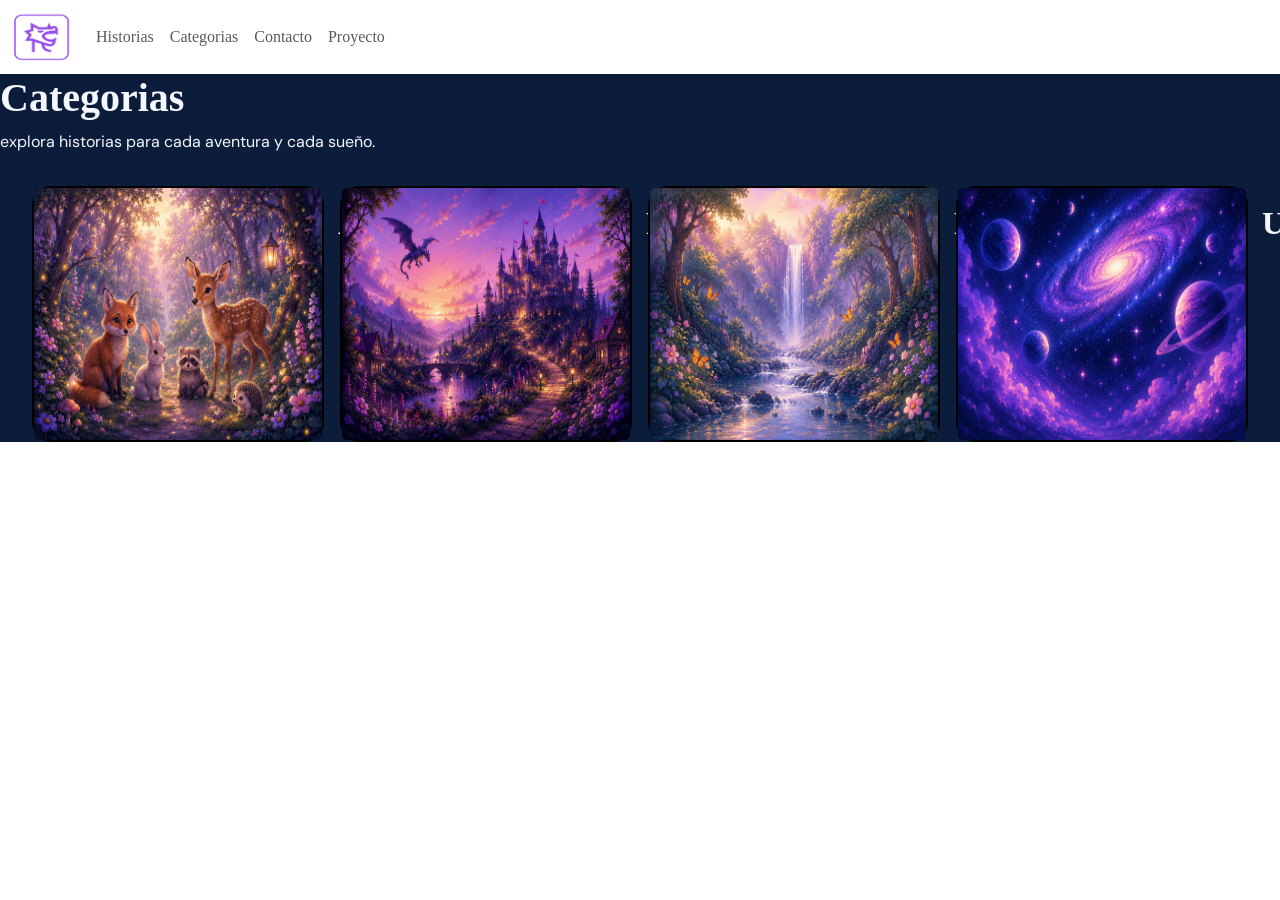
==== page/category.html @ 8d5f4c93 "modifique las img de las cards, agrege un partial extend" ====
<!DOCTYPE html>
<html lang="en">

<head>
    <meta charset="UTF-8">
    <meta name="viewport" content="width=device-width, initial-scale=1.0">
    <!-- bootstrap -->
    <link href="https://cdn.jsdelivr.net/npm/bootstrap@5.3.8/dist/css/bootstrap.min.css" rel="stylesheet"
        integrity="sha384-sRIl4kxILFvY47J16cr9ZwB07vP4J8+LH7qKQnuqkuIAvNWLzeN8tE5YBujZqJLB" crossorigin="anonymous">

    <!-- my style -->
    <link rel="stylesheet" href="../style/style.css">
    <title>Document</title>
</head>

<body class="">
    <header >
        <nav class="navbar navbar-expand-lg nav-page ">
            <div class="container-fluid">
                <a class="navbar-brand" href="../index.html"><img
                        src="../img/Lunaria-Cuentos-1779578333157/logo nab (1).png" alt="" width="60" height="48"></a>
                <button class="navbar-toggler" type="button" data-bs-toggle="collapse"
                    data-bs-target="#navbarTogglerDemo02" aria-controls="navbarTogglerDemo02" aria-expanded="false"
                    aria-label="Toggle navigation">
                    <span class="navbar-toggler-icon"></span>
                </button>
                <div class="collapse navbar-collapse " id="navbarTogglerDemo02">
                    <ul class="navbar-nav me-auto mb-2 mb-lg-0">
                        <li class="nav-item">
                            <a class="nav-link nav-enlase" href="./stories.html">Historias</a>
                        </li>
                        <li class="nav-item">
                            <a class="nav-link nav-enlase" href="./category.html">Categorias</a>
                        </li>
                        <li class="nav-item">
                            <a class="nav-link nav-enlase" href="./contac.html">Contacto</a>
                        </li>
                        <li class="nav-item">
                            <a class="nav-link nav-enlase" href="./project.html">Proyecto</a>
                        </li>
                    </ul>

                </div>
            </div>
        </nav>
    </header>
    <main>
        <section >
            <h1>Categorias</h1>
            <p> explora historias para cada aventura y cada sueño.</p>
        </section>

        <section class="card-content">
            <article class="card">
                <img src="../img/categorias/animales.png" alt="" class="card-img ">
                <div class="card-body">
                    <h2>Animales</h2>
                </div>
            </article>

            <article class="card">
                <img src="../img/categorias/fantacia.png" alt="" class="card-img " >
                
                <div class="card-body">
                    <h2>Fantacia</h2>
                </div>
            </article>

            <article class="card">
                <img src="../img/categorias/naturaleza.png" alt="" class="card-img ">
                <div class="card-body">
                    <h2>Naturaleza</h2>
                </div>
            </article>

            <article class="card">
                <img src="../img/categorias/universo.png" alt="" class="card-img ">
                <div class="card-body">
                    <h2>Universo</h2>
                </div>
            </article>

          
        </section>


    </main>

    <footer>

    </footer>


    <script src="https://cdn.jsdelivr.net/npm/bootstrap@5.3.8/dist/js/bootstrap.bundle.min.js"
        integrity="sha384-FKyoEForCGlyvwx9Hj09JcYn3nv7wiPVlz7YYwJrWVcXK/BmnVDxM+D2scQbITxI"
        crossorigin="anonymous"></script>
</body>

</html>
---- style/style.css ----
@import url("https://fonts.googleapis.com/css2?family=Playfair+Display:ital,wght@0,400..900;1,400..900&display=swap");
@import url("https://fonts.googleapis.com/css2?family=DM+Sans:ital,opsz,wght@0,9..40,100..1000;1,9..40,100..1000&display=swap");
* {
  margin: 0;
  padding: 0;
}

a {
  text-decoration: none;
  color: #F4F7FF;
}

main {
  background-color: #0B1D3A;
}

a {
  font-family: "Playfair", serif;
  color: #F4F7FF;
}

.hero h1 {
  font-family: "Playfair", serif;
  size: 64px;
  font-weight: bold;
  color: #F4F7FF;
}

h1 {
  font-family: "playfair", serif;
  size: 48px;
  font-weight: bold;
  color: #F4F7FF;
}

h2 {
  font-family: "playfair", serif;
  size: 36px;
  font-weight: 600;
  color: #F4F7FF;
}

p {
  font-family: "DM Sans", sans-serif;
  color: #F4F7FF;
}

.content-heder .navbar .nav-link {
  font-family: "Playfair", serif;
  color: #F4F7FF;
  size: 64px;
  font-weight: bold;
}
.content-heder .navbar .nav-link:hover {
  color: #FF9BD2;
  text-decoration: underline solid 3px;
  text-underline-offset: 10px;
}

.card-titulo {
  display: flex;
  flex-direction: row;
  justify-content: space-evenly;
  align-items: center;
  margin: 2rem;
  gap: 16px;
  text-align: center;
  font-family: "Playfair", serif;
  color: #F4F7FF;
}

.card-content {
  display: flex;
  flex-direction: row;
  justify-content: space-around;
  align-items: center;
  margin: 2rem;
  gap: 16px;
}
.card-content .card {
  display: flex;
  flex-direction: row;
  justify-content: space-around;
  width: 40rem;
  height: 16rem;
  border: 2px solid black;
  border-radius: 20px;
  background-color: #142B52;
}
.card-content .card .card-img {
  display: inline-block;
  gap: 8px;
}
.card-content .card .card-body {
  flex-direction: row;
}

.card-button {
  display: flex;
  padding: 9px;
  border-radius: 20px;
  background-color: #FF9BD2;
}
.card-button:hover {
  background-color: #9F93FF;
}

.hero-button {
  display: flex;
  padding: 9px;
  border-radius: 20px;
  background-color: #7B6CF6;
}
.hero-button:hover {
  background-color: #9F93FF;
}

.content-heder {
  background-image: url(../img/fondos/fondo-hero.png);
  background-size: cover;
  background-position: center;
  background-repeat: no-repeat;
  font-family: "Playfair", serif;
  align-items: center;
  width: 84rem;
  height: 32rem;
  background-position: center top;
}

.hero {
  padding: 2rem;
  text-align: initial;
  gap: 16px;
}

/*# sourceMappingURL=style.css.map */
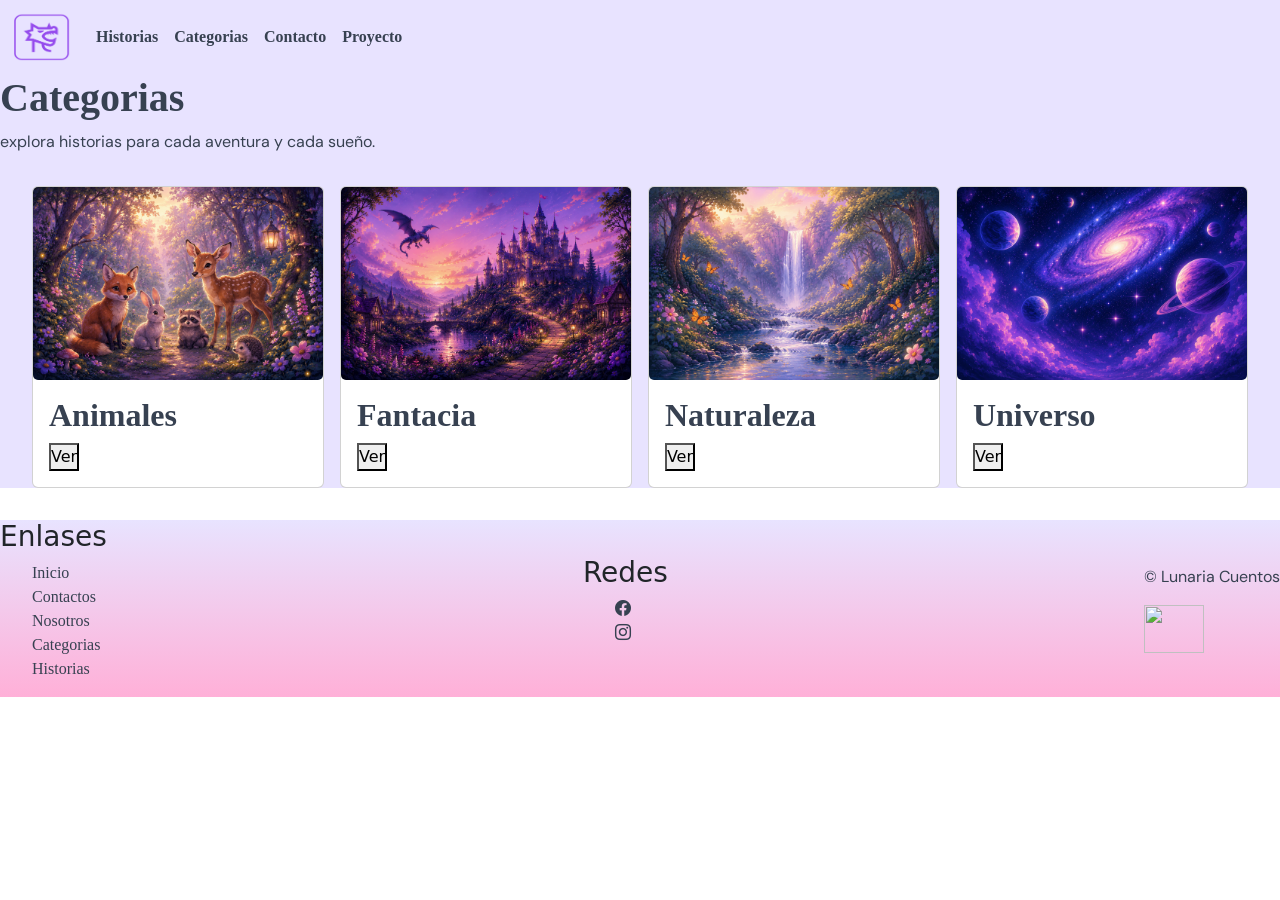
==== commit 6578d228: "correcion de footer en todas la paginas" ====
--- a/page/category.html
+++ b/page/category.html
@@ -7,14 +7,15 @@
     <!-- bootstrap -->
     <link href="https://cdn.jsdelivr.net/npm/bootstrap@5.3.8/dist/css/bootstrap.min.css" rel="stylesheet"
         integrity="sha384-sRIl4kxILFvY47J16cr9ZwB07vP4J8+LH7qKQnuqkuIAvNWLzeN8tE5YBujZqJLB" crossorigin="anonymous">
-
+    <!-- iconos -->
+    <link rel="stylesheet" href="https://cdn.jsdelivr.net/npm/bootstrap-icons@1.13.1/font/bootstrap-icons.min.css">
     <!-- my style -->
     <link rel="stylesheet" href="../style/style.css">
     <title>Document</title>
 </head>
 
 <body class="">
-    <header >
+    <header>
         <nav class="navbar navbar-expand-lg nav-page ">
             <div class="container-fluid">
                 <a class="navbar-brand" href="../index.html"><img
@@ -45,24 +46,26 @@
         </nav>
     </header>
     <main>
-        <section >
+        <section>
             <h1>Categorias</h1>
             <p> explora historias para cada aventura y cada sueño.</p>
         </section>
 
-        <section class="card-content">
+        <section class="conten-category">
             <article class="card">
                 <img src="../img/categorias/animales.png" alt="" class="card-img ">
                 <div class="card-body">
                     <h2>Animales</h2>
+                    <button>Ver</button>
                 </div>
             </article>
 
             <article class="card">
-                <img src="../img/categorias/fantacia.png" alt="" class="card-img " >
-                
+                <img src="../img/categorias/fantacia.png" alt="" class="card-img ">
+
                 <div class="card-body">
                     <h2>Fantacia</h2>
+                    <button>Ver</button>
                 </div>
             </article>
 
@@ -70,6 +73,7 @@
                 <img src="../img/categorias/naturaleza.png" alt="" class="card-img ">
                 <div class="card-body">
                     <h2>Naturaleza</h2>
+                    <button>Ver</button>
                 </div>
             </article>
 
@@ -77,18 +81,46 @@
                 <img src="../img/categorias/universo.png" alt="" class="card-img ">
                 <div class="card-body">
                     <h2>Universo</h2>
+                    <button>Ver</button>
                 </div>
             </article>
 
-          
+
         </section>
 
 
     </main>
 
-    <footer>
+    <footer class="global-footer">
+
+        <section class="enlases-footer">
+            <h3>Enlases</h3>
+            <ul>
+                <li><a href="../index.html">Inicio</a></li>
+                <li><a href="./contac.html">Contactos</a></li>
+                <li><a href="./project.html">Nosotros</a></li>
+                <li><a href="./category.html">Categorias</a></li>
+                <li><a href="./stories.html">Historias </a></li>
+            </ul>
+        </section>
+
+        <section class="redes-footer">
+            <h3>Redes</h3>
+            <ul class="iconos-footer">
+                <li><a href="https://www.facebook.com/" target="_blank"><i class="bi bi-facebook"></i></a></li>
+                <li><a href="https://www.instagram.com/" target="_blank"><i class="bi bi-instagram"></i></a></li>
+            </ul>
+        </section>
+        <section>
+            <p>© Lunaria Cuentos</p>
+            <img src="./img/Lunaria-Cuentos-1779578333157/logo nab (1).png" alt="" width="60" height="48"></a>
+        </section>
+
+
+
 
     </footer>
+
 
 
     <script src="https://cdn.jsdelivr.net/npm/bootstrap@5.3.8/dist/js/bootstrap.bundle.min.js"
--- a/style/style.css
+++ b/style/style.css
@@ -7,54 +7,72 @@
 
 a {
   text-decoration: none;
-  color: #F4F7FF;
+}
+
+li {
+  list-style: none;
 }
 
 main {
-  background-color: #0B1D3A;
+  background-color: #E8E3FF;
+}
+
+footer {
+  background-color: #E8E3FF;
 }
 
 a {
   font-family: "Playfair", serif;
-  color: #F4F7FF;
+  color: #374151;
 }
 
 .hero h1 {
   font-family: "Playfair", serif;
   size: 64px;
   font-weight: bold;
-  color: #F4F7FF;
+  color: #374151;
 }
 
 h1 {
   font-family: "playfair", serif;
   size: 48px;
   font-weight: bold;
-  color: #F4F7FF;
+  color: #374151;
 }
 
 h2 {
   font-family: "playfair", serif;
   size: 36px;
   font-weight: 600;
-  color: #F4F7FF;
+  color: #374151;
 }
 
 p {
   font-family: "DM Sans", sans-serif;
-  color: #F4F7FF;
+  color: #374151;
 }
 
-.content-heder .navbar .nav-link {
+.card-content {
+  font-family: "playfair", serif;
+}
+
+.background-home .navbar .nav-link, .nav-page .nav-enlase {
   font-family: "Playfair", serif;
-  color: #F4F7FF;
+  color: #374151;
   size: 64px;
   font-weight: bold;
 }
-.content-heder .navbar .nav-link:hover {
-  color: #FF9BD2;
+.background-home .navbar .nav-link:hover, .nav-page .nav-enlase:hover {
+  color: #FFB0D8;
   text-decoration: underline solid 3px;
   text-underline-offset: 10px;
+}
+
+.nav-page {
+  background-color: #E8E3FF;
+}
+.nav-page .nav-enlase {
+  background-color: #E8E3FF;
 }
 
 .card-titulo {
@@ -64,9 +82,11 @@
   align-items: center;
   margin: 2rem;
   gap: 16px;
+  margin: 0;
   text-align: center;
   font-family: "Playfair", serif;
-  color: #F4F7FF;
+  color: #374151;
+  background: linear-gradient(to bottom, #FFB0D8, #E8E3FF);
 }
 
 .card-content {
@@ -76,61 +96,95 @@
   align-items: center;
   margin: 2rem;
   gap: 16px;
+  margin: 0;
+  padding: 4rem 0.5rem 4rem 0.5rem;
 }
 .card-content .card {
   display: flex;
   flex-direction: row;
-  justify-content: space-around;
   width: 40rem;
-  height: 16rem;
-  border: 2px solid black;
+  height: 20rem;
+  border: 2px solid #FFB0D8;
   border-radius: 20px;
-  background-color: #142B52;
+  background-color: #E8E3FF;
 }
 .card-content .card .card-img {
-  display: inline-block;
-  gap: 8px;
+  display: flex;
+  border-radius: 20px;
+  margin: 0.5rem;
 }
 .card-content .card .card-body {
-  flex-direction: row;
+  display: flex;
+  flex-direction: column;
+}
+.card-content .card .card-body .card-button {
+  display: flex;
+  padding: 9px;
+  border: none;
+  border-radius: 20px;
+  background-color: #FFB0D8;
+  font-family: "DM Sans", sans-serif;
+  text-align: center;
+}
+.card-content .card .card-body .card-button:hover {
+  background-color: #A99DFF;
 }
 
-.card-button {
+.conten-category {
   display: flex;
-  padding: 9px;
-  border-radius: 20px;
-  background-color: #FF9BD2;
-}
-.card-button:hover {
-  background-color: #9F93FF;
+  flex-direction: row;
+  justify-content: space-around;
+  align-items: center;
+  margin: 2rem;
+  gap: 16px;
 }
 
-.hero-button {
+.global-footer {
   display: flex;
-  padding: 9px;
-  border-radius: 20px;
-  background-color: #7B6CF6;
+  flex-direction: row;
+  justify-content: space-between;
+  align-items: center;
+  margin: 2rem;
+  gap: 16px;
+  margin: 0;
+  background: linear-gradient(to top, #FFB0D8, #E8E3FF);
 }
-.hero-button:hover {
-  background-color: #9F93FF;
+.global-footer .enlases-footer {
+  align-items: center;
 }
 
-.content-heder {
-  background-image: url(../img/fondos/fondo-hero.png);
+.background-home {
+  padding-bottom: 2rem;
+  margin-bottom: 0;
+  background-image: url("../img/fondos/fondo-claro.png");
   background-size: cover;
   background-position: center;
   background-repeat: no-repeat;
-  font-family: "Playfair", serif;
+}
+.hero {
+  display: flex;
+  flex-direction: column;
+  justify-content: space-around;
   align-items: center;
-  width: 84rem;
-  height: 32rem;
-  background-position: center top;
+  margin: 2rem;
+  gap: 16px;
+  width: 40rem;
+  height: 16rem;
+  padding: 2rem;
+  text-align: center;
+  gap: 16px;
 }
-
-.hero {
-  padding: 2rem;
-  text-align: initial;
-  gap: 16px;
+.hero .hero-button {
+  display: flex;
+  padding: 9px;
+  border: none;
+  border-radius: 20px;
+  background-color: #8C7CF8;
+  font-family: "DM Sans", sans-serif;
+  text-align: center;
+}
+.hero .hero-button:hover {
+  background-color: #A99DFF;
 }
 
 /*# sourceMappingURL=style.css.map */
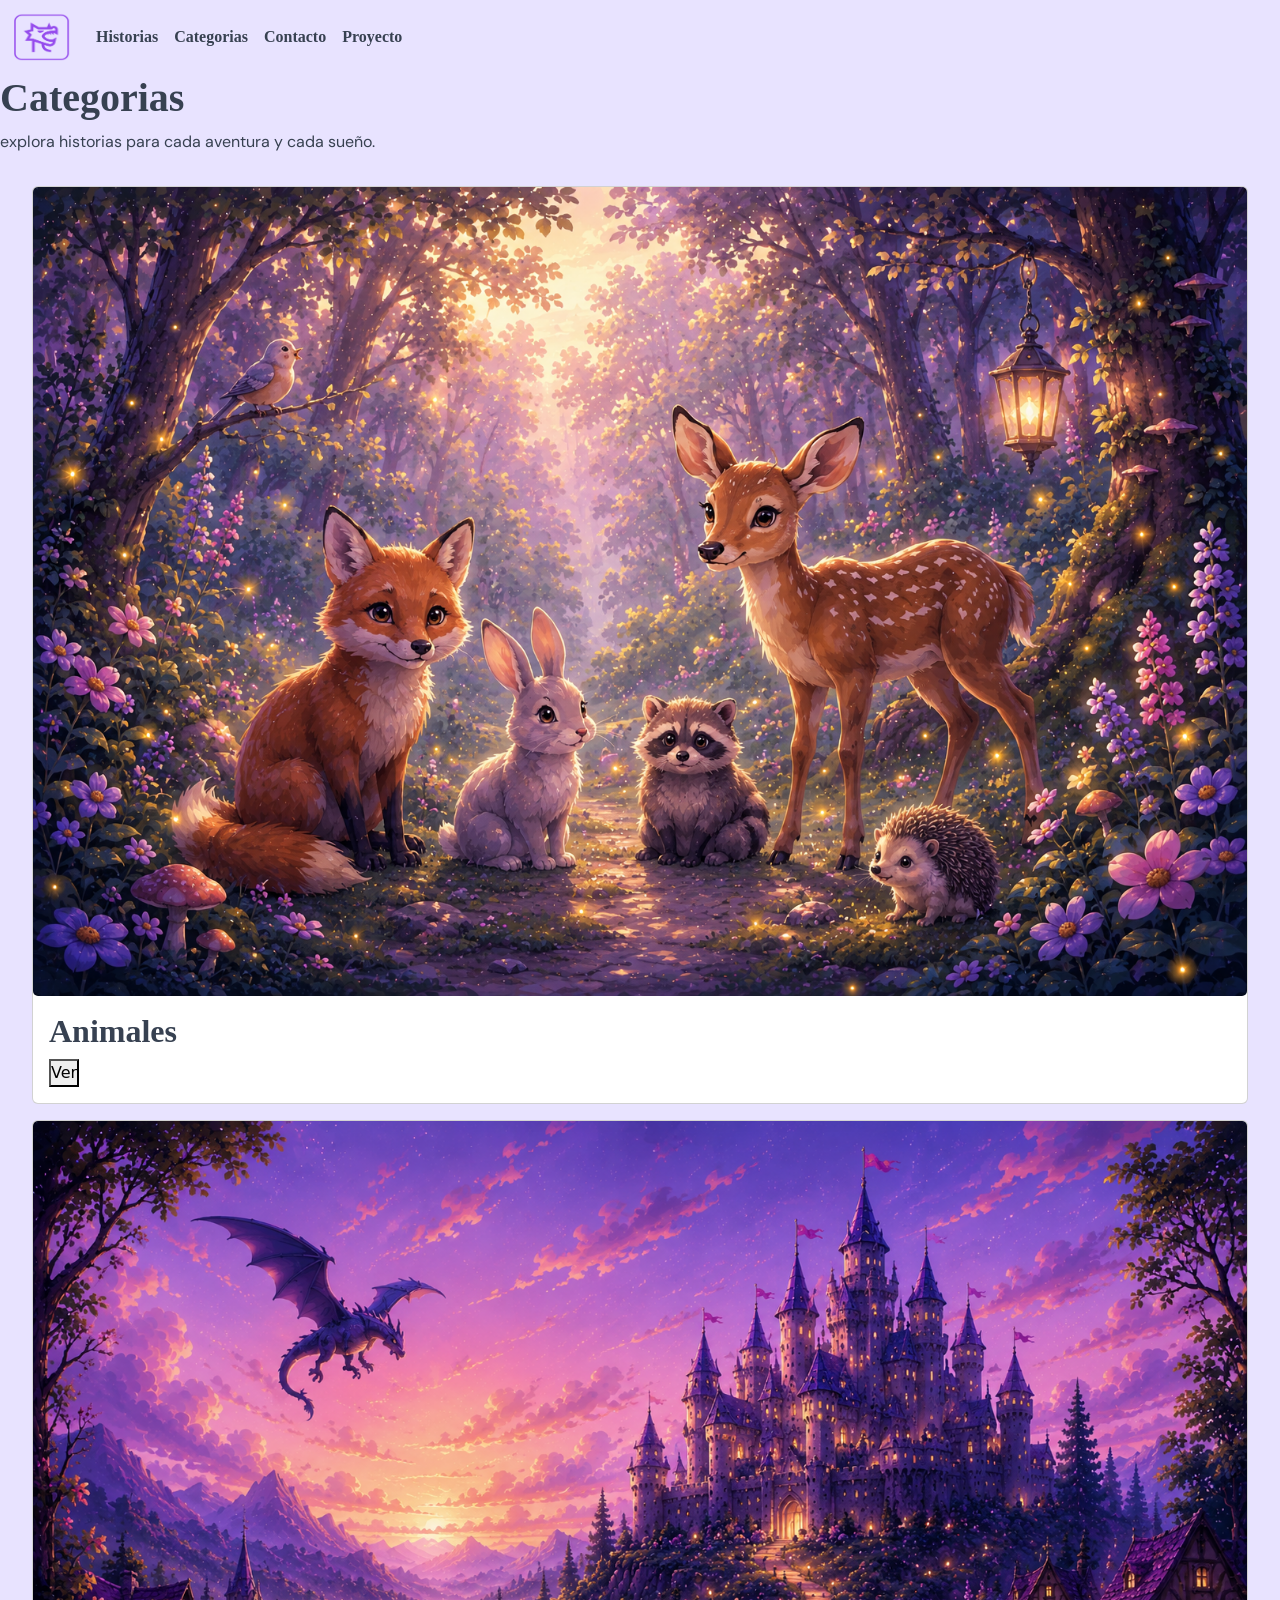
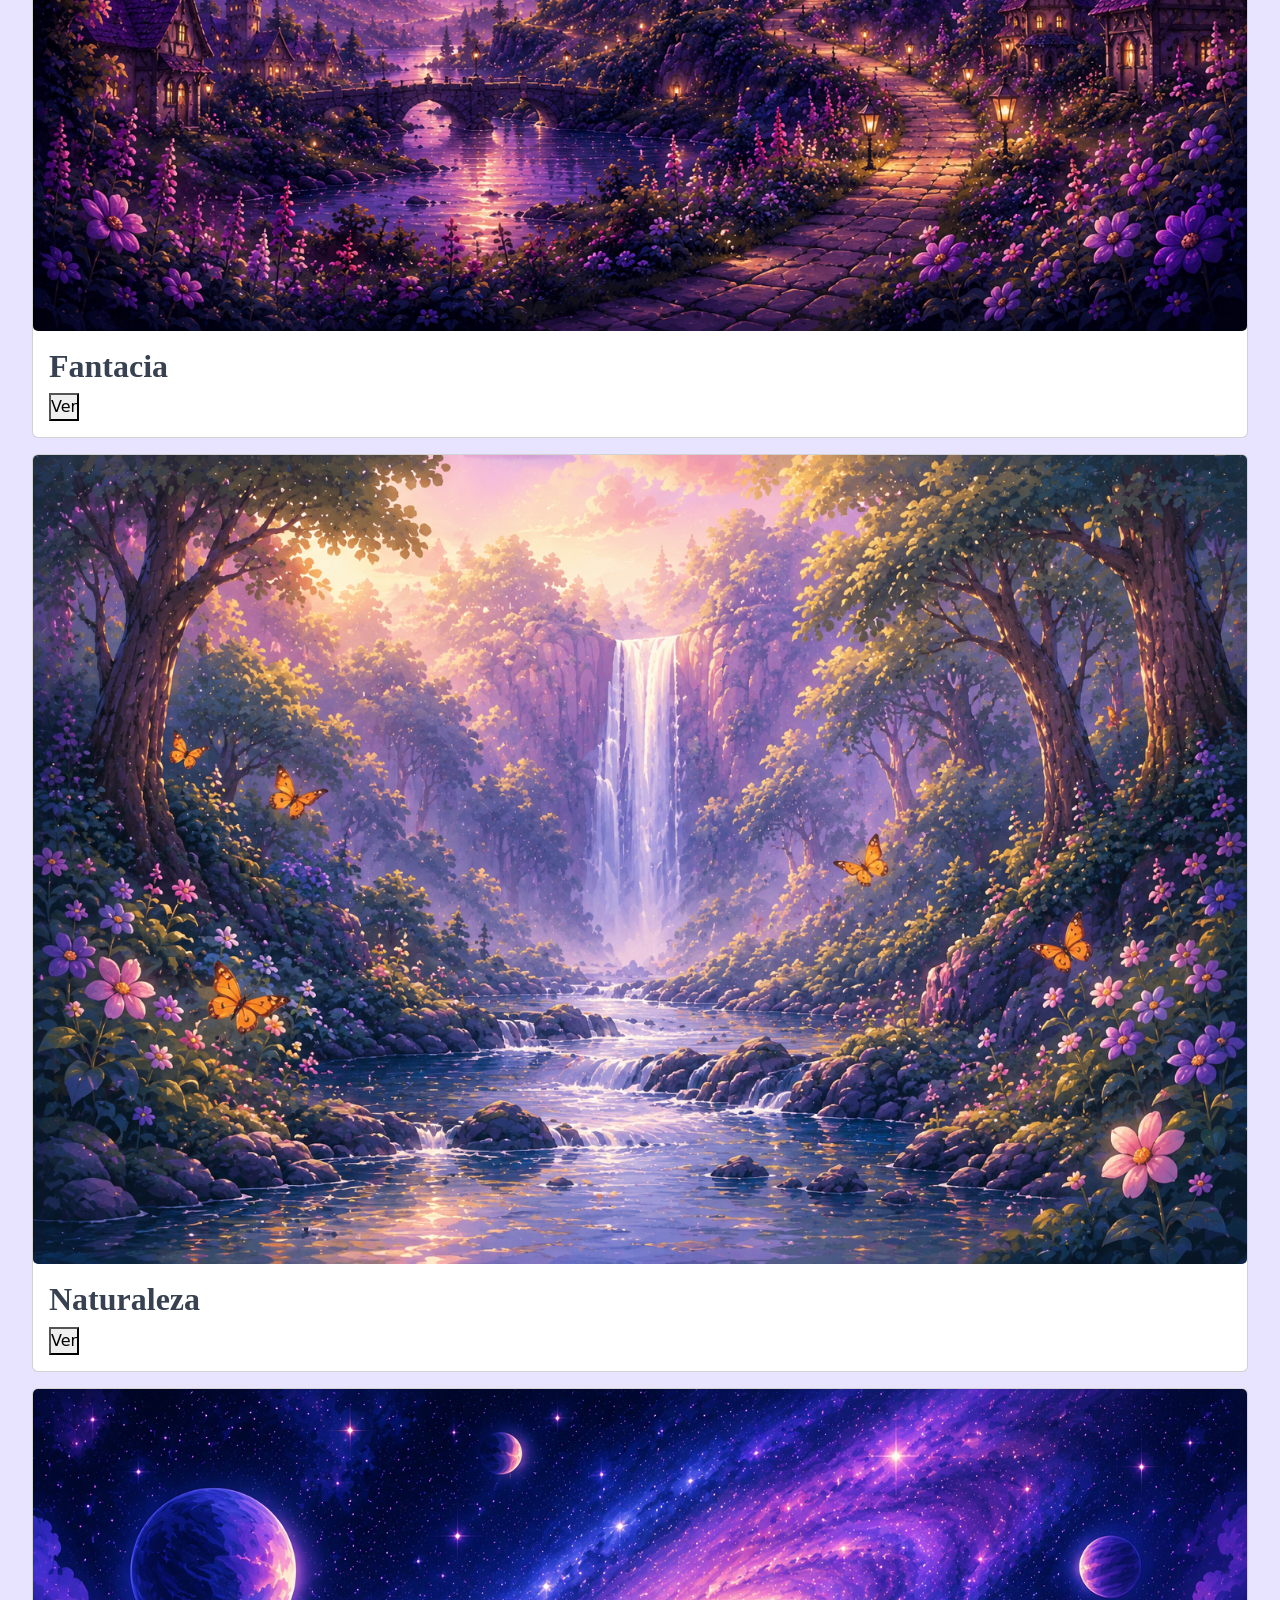
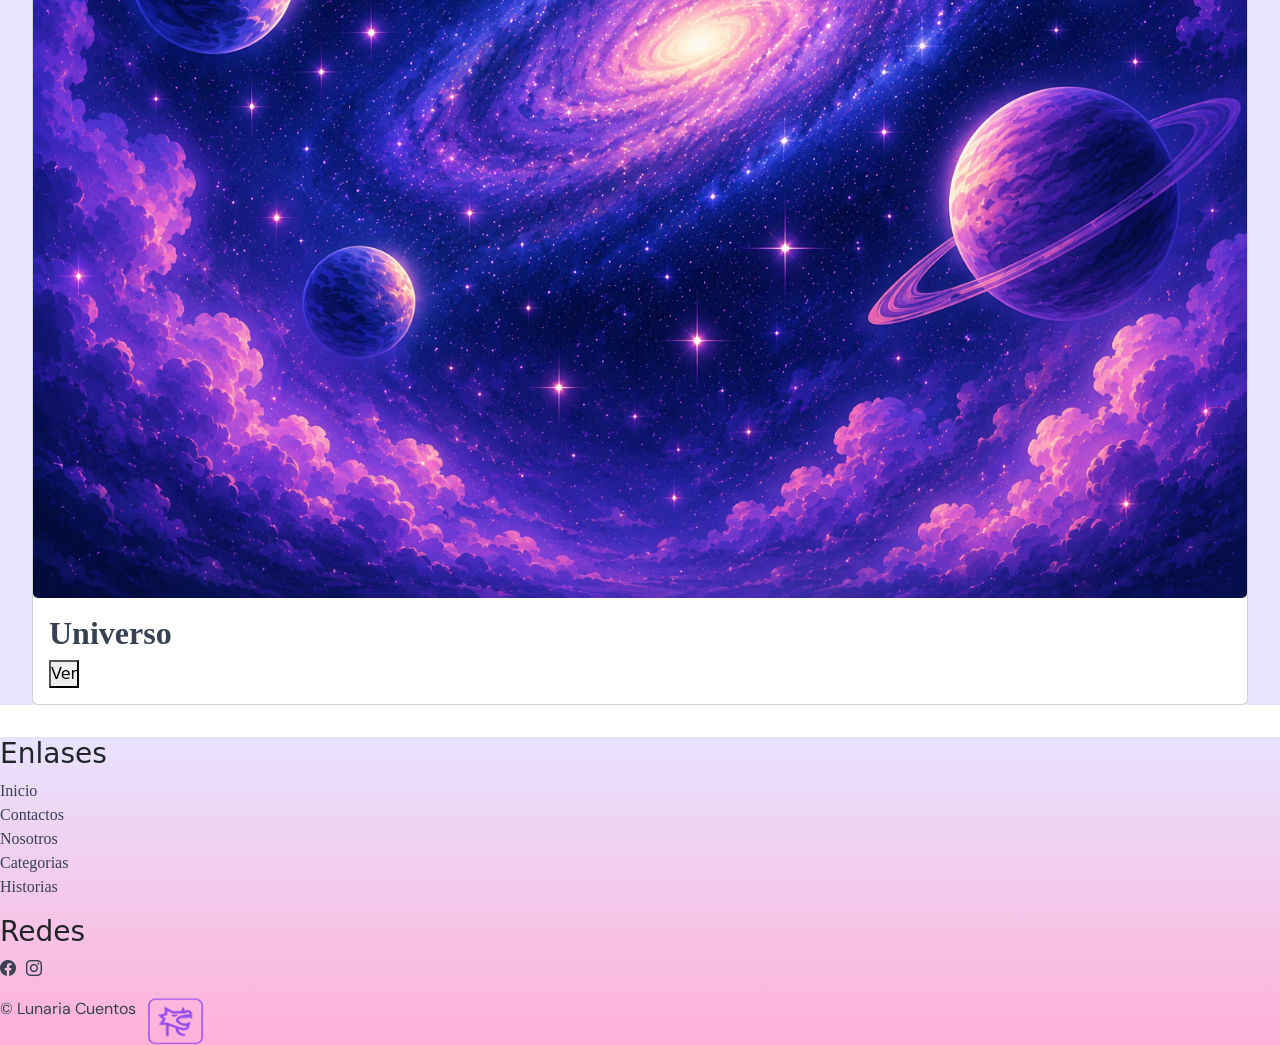
==== commit 3be39c2c: "modifique los estilos para empesar desde mobile-first" ====
--- a/page/category.html
+++ b/page/category.html
@@ -19,7 +19,8 @@
         <nav class="navbar navbar-expand-lg nav-page ">
             <div class="container-fluid">
                 <a class="navbar-brand" href="../index.html"><img
-                        src="../img/Lunaria-Cuentos-1779578333157/logo nab (1).png" alt="" width="60" height="48"></a>
+                        src="../img/Lunaria-Cuentos-1779578333157/logo nab (1).png" alt=" LOGO LUNARIA" width="60"
+                        height="48"></a>
                 <button class="navbar-toggler" type="button" data-bs-toggle="collapse"
                     data-bs-target="#navbarTogglerDemo02" aria-controls="navbarTogglerDemo02" aria-expanded="false"
                     aria-label="Toggle navigation">
@@ -53,7 +54,7 @@
 
         <section class="conten-category">
             <article class="card">
-                <img src="../img/categorias/animales.png" alt="" class="card-img ">
+                <img src="../img/categorias/animales.png" alt="CATEGORIA CUENTOS DE ANIMALES" class="card-img ">
                 <div class="card-body">
                     <h2>Animales</h2>
                     <button>Ver</button>
@@ -61,7 +62,7 @@
             </article>
 
             <article class="card">
-                <img src="../img/categorias/fantacia.png" alt="" class="card-img ">
+                <img src="../img/categorias/fantacia.png" alt="CATEGORIA CUENTOS DE FANTACIA" class="card-img ">
 
                 <div class="card-body">
                     <h2>Fantacia</h2>
@@ -70,7 +71,8 @@
             </article>
 
             <article class="card">
-                <img src="../img/categorias/naturaleza.png" alt="" class="card-img ">
+                <img src="../img/categorias/naturaleza.png" alt="CATEGORIA CUENTOS SOBRE LA NATURALEZA"
+                    class="card-img ">
                 <div class="card-body">
                     <h2>Naturaleza</h2>
                     <button>Ver</button>
@@ -78,7 +80,7 @@
             </article>
 
             <article class="card">
-                <img src="../img/categorias/universo.png" alt="" class="card-img ">
+                <img src="../img/categorias/universo.png" alt="CATEGORIA CUENTOS SOBRE EL UNIVERSO" class="card-img ">
                 <div class="card-body">
                     <h2>Universo</h2>
                     <button>Ver</button>
@@ -95,7 +97,7 @@
 
         <section class="enlases-footer">
             <h3>Enlases</h3>
-            <ul>
+            <ul class="link-footer">
                 <li><a href="../index.html">Inicio</a></li>
                 <li><a href="./contac.html">Contactos</a></li>
                 <li><a href="./project.html">Nosotros</a></li>
@@ -111,9 +113,10 @@
                 <li><a href="https://www.instagram.com/" target="_blank"><i class="bi bi-instagram"></i></a></li>
             </ul>
         </section>
-        <section>
+        <section class="logo-footer">
             <p>© Lunaria Cuentos</p>
-            <img src="./img/Lunaria-Cuentos-1779578333157/logo nab (1).png" alt="" width="60" height="48"></a>
+            <img src="../img/Lunaria-Cuentos-1779578333157/logo nab (1).png" alt="LOGO DE LUNARIA" width="60"
+                height="48"></a>
         </section>
 
 
--- a/style/style.css
+++ b/style/style.css
@@ -91,7 +91,7 @@
 
 .card-content {
   display: flex;
-  flex-direction: row;
+  flex-direction: column;
   justify-content: space-around;
   align-items: center;
   margin: 2rem;
@@ -102,20 +102,30 @@
 .card-content .card {
   display: flex;
   flex-direction: row;
-  width: 40rem;
-  height: 20rem;
+  width: 100%;
+  max-width: 90%;
+  height: auto;
+  padding: 1.5rem;
+  text-align: center;
+  gap: 16px;
+  margin: 0 auto;
+  overflow: hidden;
   border: 2px solid #FFB0D8;
   border-radius: 20px;
   background-color: #E8E3FF;
 }
 .card-content .card .card-img {
-  display: flex;
+  display: block;
+  width: 120px;
+  height: auto;
   border-radius: 20px;
   margin: 0.5rem;
 }
 .card-content .card .card-body {
   display: flex;
   flex-direction: column;
+  justify-content: center;
+  align-items: center;
 }
 .card-content .card .card-body .card-button {
   display: flex;
@@ -124,33 +134,38 @@
   border-radius: 20px;
   background-color: #FFB0D8;
   font-family: "DM Sans", sans-serif;
+  justify-content: center;
   text-align: center;
 }
 .card-content .card .card-body .card-button:hover {
   background-color: #A99DFF;
 }
-
-.conten-category {
-  display: flex;
-  flex-direction: row;
-  justify-content: space-around;
-  align-items: center;
-  margin: 2rem;
-  gap: 16px;
+.card-content .card .card-body .card-button {
+  width: 100%;
 }
 
 .global-footer {
   display: flex;
-  flex-direction: row;
-  justify-content: space-between;
-  align-items: center;
-  margin: 2rem;
-  gap: 16px;
-  margin: 0;
+  width: auto;
+  flex-direction: column;
+  justify-content: space-around;
   background: linear-gradient(to top, #FFB0D8, #E8E3FF);
 }
-.global-footer .enlases-footer {
-  align-items: center;
+.global-footer .enlases-footer .link-footer {
+  display: flex;
+  flex-direction: column;
+  padding-left: 0px;
+}
+.global-footer .redes-footer .iconos-footer {
+  display: flex;
+  flex-direction: row;
+  gap: 10px;
+  padding-left: 0px;
+}
+.global-footer .logo-footer {
+  display: flex;
+  flex-direction: row;
+  gap: 10px;
 }
 
 .background-home {
@@ -168,11 +183,14 @@
   align-items: center;
   margin: 2rem;
   gap: 16px;
-  width: 40rem;
-  height: 16rem;
-  padding: 2rem;
-  text-align: center;
-  gap: 16px;
+  width: 100%;
+  max-width: 90%;
+  height: auto;
+  padding: 1.5rem;
+  text-align: center;
+  text-shadow: 2px 2px 4px white;
+  gap: 16px;
+  margin: 0 auto;
 }
 .hero .hero-button {
   display: flex;
@@ -181,10 +199,23 @@
   border-radius: 20px;
   background-color: #8C7CF8;
   font-family: "DM Sans", sans-serif;
+  justify-content: center;
   text-align: center;
 }
 .hero .hero-button:hover {
   background-color: #A99DFF;
 }
+.hero .hero-button {
+  width: 100%;
+}
+
+.conten-category {
+  display: flex;
+  flex-direction: column;
+  justify-content: space-around;
+  align-items: center;
+  margin: 2rem;
+  gap: 16px;
+}
 
 /*# sourceMappingURL=style.css.map */
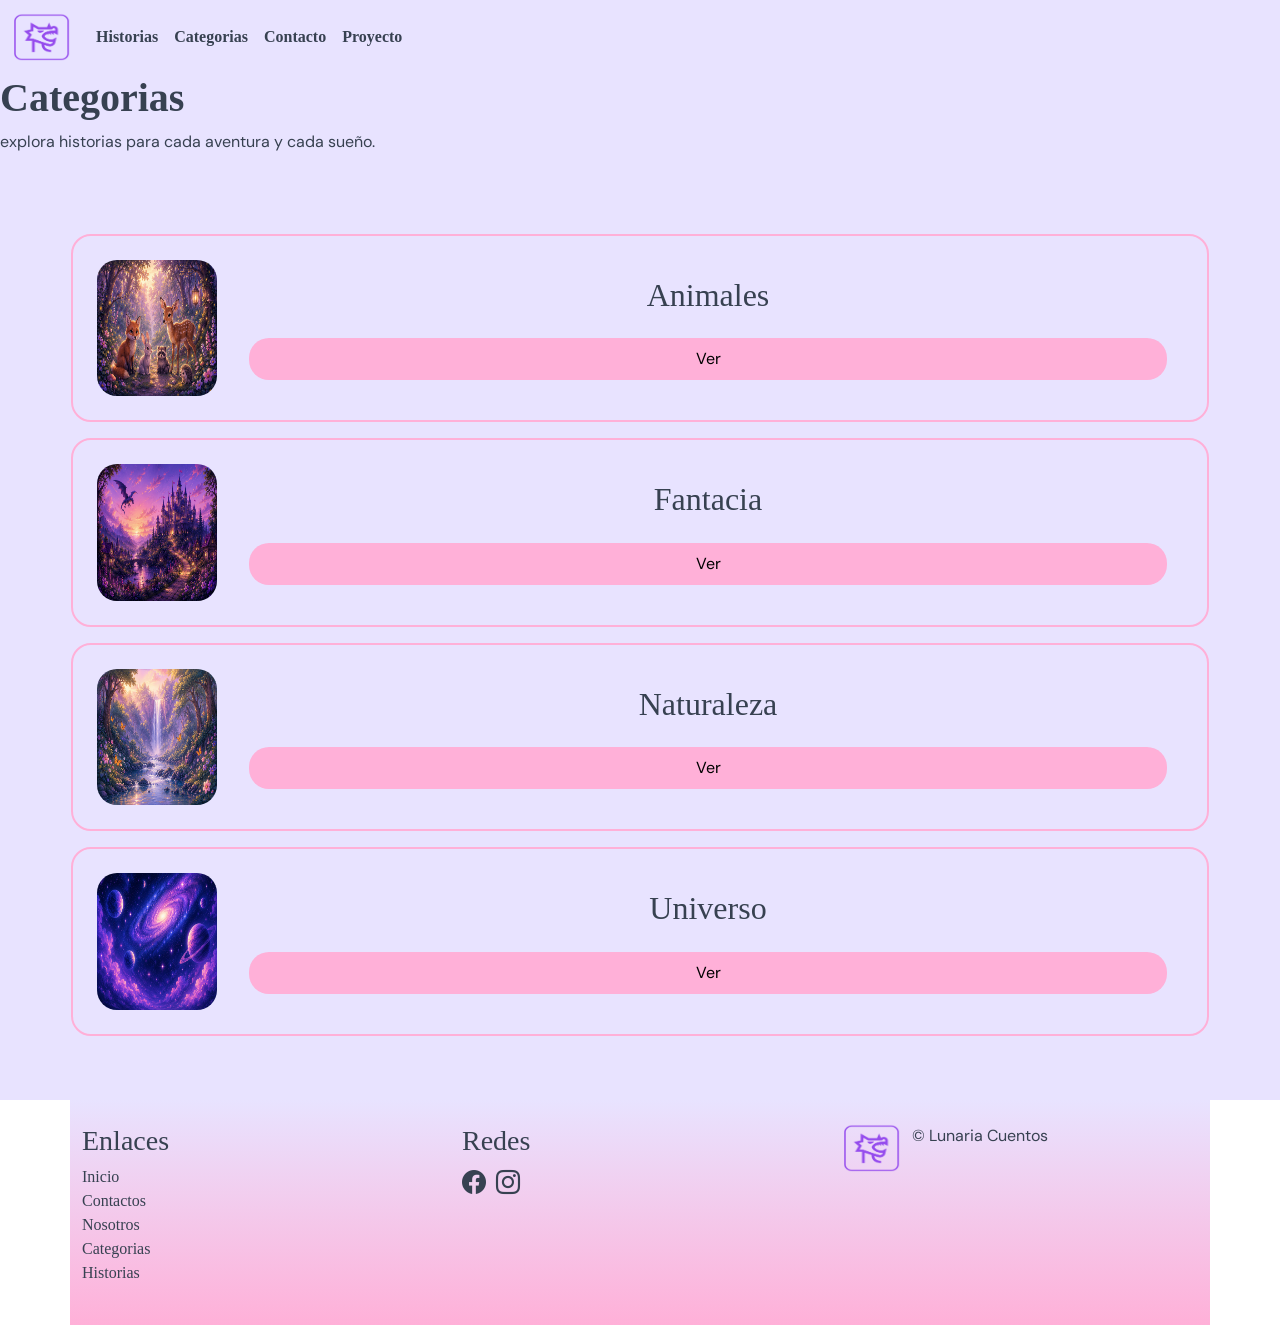
==== commit 22c4a5c9: "arreiglos de los formularios de proyecto y de contacto" ====
--- a/page/category.html
+++ b/page/category.html
@@ -52,12 +52,12 @@
             <p> explora historias para cada aventura y cada sueño.</p>
         </section>
 
-        <section class="conten-category">
+        <section class="card-content">
             <article class="card">
                 <img src="../img/categorias/animales.png" alt="CATEGORIA CUENTOS DE ANIMALES" class="card-img ">
                 <div class="card-body">
                     <h2>Animales</h2>
-                    <button>Ver</button>
+                    <button class="card-button">Ver</button>
                 </div>
             </article>
 
@@ -66,7 +66,7 @@
 
                 <div class="card-body">
                     <h2>Fantacia</h2>
-                    <button>Ver</button>
+                    <button class="card-button">Ver</button>
                 </div>
             </article>
 
@@ -75,7 +75,7 @@
                     class="card-img ">
                 <div class="card-body">
                     <h2>Naturaleza</h2>
-                    <button>Ver</button>
+                    <button class="card-button">Ver</button>
                 </div>
             </article>
 
@@ -83,7 +83,7 @@
                 <img src="../img/categorias/universo.png" alt="CATEGORIA CUENTOS SOBRE EL UNIVERSO" class="card-img ">
                 <div class="card-body">
                     <h2>Universo</h2>
-                    <button>Ver</button>
+                    <button class="card-button">Ver</button>
                 </div>
             </article>
 
@@ -93,38 +93,55 @@
 
     </main>
 
-    <footer class="global-footer">
+        <footer class="global-footer container py-4">
+        <div class="row">
 
-        <section class="enlases-footer">
-            <h3>Enlases</h3>
-            <ul class="link-footer">
-                <li><a href="../index.html">Inicio</a></li>
-                <li><a href="./contac.html">Contactos</a></li>
-                <li><a href="./project.html">Nosotros</a></li>
-                <li><a href="./category.html">Categorias</a></li>
-                <li><a href="./stories.html">Historias </a></li>
-            </ul>
-        </section>
+            <!-- SECCIÓN ENLACES -->
+            <section class="enlases-footer col-12 col-md-4 mb-3 mb-md-0">
 
-        <section class="redes-footer">
-            <h3>Redes</h3>
-            <ul class="iconos-footer">
-                <li><a href="https://www.facebook.com/" target="_blank"><i class="bi bi-facebook"></i></a></li>
-                <li><a href="https://www.instagram.com/" target="_blank"><i class="bi bi-instagram"></i></a></li>
-            </ul>
-        </section>
-        <section class="logo-footer">
-            <p>© Lunaria Cuentos</p>
-            <img src="../img/Lunaria-Cuentos-1779578333157/logo nab (1).png" alt="LOGO DE LUNARIA" width="60"
-                height="48"></a>
-        </section>
+                <h3 class="d-flex justify-content-start align-items-center" data-bs-toggle="collapse"
+                    data-bs-target="#collapseEnlaces" role="button" aria-expanded="false">
+                    Enlaces
+                    <span class="d-md-none">▾</span>
+                </h3>
+
+                
+                <div class="collapse d-md-block" id="collapseEnlaces">
+                    <ul class="link-footer list-unstyled mt-2">
+                        <li><a href="../index.html" class="text-decoration-none">Inicio</a></li>
+                        <li><a href="./contac.html" class="text-decoration-none">Contactos</a></li>
+                        <li><a href="./project.html" class="text-decoration-none">Nosotros</a></li>
+                        <li><a href="./category.html" class="text-decoration-none">Categorias</a></li>
+                        <li><a href="./stories.html" class="text-decoration-none">Historias</a></li>
+                    </ul>
+                </div>
+            </section>
+
+         <!-- SECCION REDES -->
+            <section class="redes-footer col-12 col-md-4 mb-3 mb-md-0">
+
+                <h3>Redes</h3>
+
+                <ul class="iconos-footer ">
+                    <li><a href="https://www.facebook.com/" target="_blank"><i class="bi bi-facebook fs-4"></i></a></li>
+                    <li><a href="https://www.instagram.com/" target="_blank"><i class="bi bi-instagram fs-4"></i></a>
+                    </li>
+                </ul>
+
+            </section>
 
 
+            <section class="logo-footer col-12 col-md-4 text-md-end text-center mt-3 mt-md-0">
 
+                <img src="../img/Lunaria-Cuentos-1779578333157/logo nab (1).png" alt="LOGO DE LUNARIA" width="60"
+                    height="48">
+                <p class="mb-1">© Lunaria Cuentos</p>
 
+            </section>
+
+        </div>
     </footer>
-
-
+    
 
     <script src="https://cdn.jsdelivr.net/npm/bootstrap@5.3.8/dist/js/bootstrap.bundle.min.js"
         integrity="sha384-FKyoEForCGlyvwx9Hj09JcYn3nv7wiPVlz7YYwJrWVcXK/BmnVDxM+D2scQbITxI"
--- a/style/style.css
+++ b/style/style.css
@@ -43,7 +43,14 @@
 h2 {
   font-family: "playfair", serif;
   size: 36px;
-  font-weight: 600;
+  font-weight: semibold;
+  color: #374151;
+}
+
+h3 {
+  font-family: "playfair", serif;
+  size: 36px;
+  font-weight: semibold;
   color: #374151;
 }
 
@@ -56,6 +63,153 @@
   font-family: "playfair", serif;
 }
 
+label {
+  font-family: "DM Sans", sans-serif;
+  color: #374151;
+}
+
+.form-select {
+  font-family: "DM Sans", sans-serif;
+  color: #374151;
+}
+
+.card-titulo {
+  display: flex;
+  flex-direction: row;
+  justify-content: space-evenly;
+  align-items: center;
+  gap: 16px;
+  margin: 0;
+  text-align: center;
+  font-family: "Playfair", serif;
+  color: #374151;
+  background: linear-gradient(to bottom, #FFB0D8, #E8E3FF);
+}
+
+.card-content {
+  display: flex;
+  flex-direction: column;
+  justify-content: space-around;
+  align-items: center;
+  gap: 16px;
+  margin: 0;
+  padding: 4rem 0.5rem 4rem 0.5rem;
+}
+.card-content .card {
+  display: flex;
+  flex-direction: row;
+  width: 100%;
+  max-width: 90%;
+  height: auto;
+  padding: 1.5rem;
+  text-align: center;
+  gap: 16px;
+  margin: 0 auto;
+  overflow: hidden;
+  border: 2px solid #FFB0D8;
+  border-radius: 20px;
+  background-color: #E8E3FF;
+}
+.card-content .card .card-img {
+  display: block;
+  width: 120px;
+  height: auto;
+  border-radius: 20px;
+}
+.card-content .card .card-body {
+  display: flex;
+  flex-direction: column;
+  justify-content: center;
+  align-items: center;
+  gap: 16px;
+}
+.card-content .card .card-body .card-button {
+  display: flex;
+  padding: 9px;
+  border: none;
+  border-radius: 20px;
+  background-color: #FFB0D8;
+  font-family: "DM Sans", sans-serif;
+  justify-content: center;
+  text-align: center;
+}
+.card-content .card .card-body .card-button:hover {
+  background-color: #A99DFF;
+}
+.card-content .card .card-body .card-button {
+  width: 100%;
+}
+
+.global-footer {
+  display: flex;
+  width: auto;
+  flex-direction: column;
+  justify-content: space-around;
+  background: linear-gradient(to top, #FFB0D8, #E8E3FF);
+}
+.global-footer .enlases-footer .link-footer {
+  display: flex;
+  flex-direction: column;
+  padding-left: 0px;
+}
+.global-footer .redes-footer .iconos-footer {
+  display: flex;
+  flex-direction: row;
+  gap: 10px;
+  padding-left: 0px;
+}
+.global-footer .logo-footer {
+  display: flex;
+  flex-direction: row;
+  gap: 10px;
+}
+
+.formulario {
+  display: flex;
+  flex-direction: column;
+  justify-content: start;
+  align-items: center;
+  gap: 16px;
+  width: 100%;
+  padding: 1rem;
+}
+.formulario .form-input {
+  display: flex;
+  flex-direction: column;
+  justify-content: start;
+  align-items: center;
+  gap: 16px;
+}
+.formulario .form-input input {
+  border: 1px solid #8C7CF8;
+  border-radius: 5px;
+  outline: none;
+}
+.formulario .boton-form {
+  display: flex;
+  padding: 9px;
+  border: none;
+  border-radius: 20px;
+  background-color: #FFB0D8;
+  font-family: "DM Sans", sans-serif;
+  justify-content: center;
+  text-align: center;
+}
+.formulario .boton-form:hover {
+  background-color: #A99DFF;
+}
+.formulario .boton-form {
+  width: 100%;
+}
+
+@media (min-width: 768px) {
+  .form-input {
+    width: 70%;
+  }
+  .boton-form {
+    width: 25%;
+  }
+}
 .background-home .navbar .nav-link, .nav-page .nav-enlase {
   font-family: "Playfair", serif;
   color: #374151;
@@ -73,99 +227,6 @@
 }
 .nav-page .nav-enlase {
   background-color: #E8E3FF;
-}
-
-.card-titulo {
-  display: flex;
-  flex-direction: row;
-  justify-content: space-evenly;
-  align-items: center;
-  margin: 2rem;
-  gap: 16px;
-  margin: 0;
-  text-align: center;
-  font-family: "Playfair", serif;
-  color: #374151;
-  background: linear-gradient(to bottom, #FFB0D8, #E8E3FF);
-}
-
-.card-content {
-  display: flex;
-  flex-direction: column;
-  justify-content: space-around;
-  align-items: center;
-  margin: 2rem;
-  gap: 16px;
-  margin: 0;
-  padding: 4rem 0.5rem 4rem 0.5rem;
-}
-.card-content .card {
-  display: flex;
-  flex-direction: row;
-  width: 100%;
-  max-width: 90%;
-  height: auto;
-  padding: 1.5rem;
-  text-align: center;
-  gap: 16px;
-  margin: 0 auto;
-  overflow: hidden;
-  border: 2px solid #FFB0D8;
-  border-radius: 20px;
-  background-color: #E8E3FF;
-}
-.card-content .card .card-img {
-  display: block;
-  width: 120px;
-  height: auto;
-  border-radius: 20px;
-  margin: 0.5rem;
-}
-.card-content .card .card-body {
-  display: flex;
-  flex-direction: column;
-  justify-content: center;
-  align-items: center;
-}
-.card-content .card .card-body .card-button {
-  display: flex;
-  padding: 9px;
-  border: none;
-  border-radius: 20px;
-  background-color: #FFB0D8;
-  font-family: "DM Sans", sans-serif;
-  justify-content: center;
-  text-align: center;
-}
-.card-content .card .card-body .card-button:hover {
-  background-color: #A99DFF;
-}
-.card-content .card .card-body .card-button {
-  width: 100%;
-}
-
-.global-footer {
-  display: flex;
-  width: auto;
-  flex-direction: column;
-  justify-content: space-around;
-  background: linear-gradient(to top, #FFB0D8, #E8E3FF);
-}
-.global-footer .enlases-footer .link-footer {
-  display: flex;
-  flex-direction: column;
-  padding-left: 0px;
-}
-.global-footer .redes-footer .iconos-footer {
-  display: flex;
-  flex-direction: row;
-  gap: 10px;
-  padding-left: 0px;
-}
-.global-footer .logo-footer {
-  display: flex;
-  flex-direction: row;
-  gap: 10px;
 }
 
 .background-home {
@@ -181,7 +242,6 @@
   flex-direction: column;
   justify-content: space-around;
   align-items: center;
-  margin: 2rem;
   gap: 16px;
   width: 100%;
   max-width: 90%;
@@ -209,13 +269,24 @@
   width: 100%;
 }
 
-.conten-category {
-  display: flex;
-  flex-direction: column;
-  justify-content: space-around;
-  align-items: center;
-  margin: 2rem;
-  gap: 16px;
+.contato-encabezado {
+  display: flex;
+  flex-direction: column;
+  justify-content: start;
+  align-items: start;
+  gap: 16px;
+  padding: 1rem;
+  width: 100%;
+}
+
+.contacto-info {
+  display: flex;
+  flex-direction: column;
+  justify-content: start;
+  align-items: start;
+  gap: 16px;
+  padding: 1rem;
+  width: 100%;
 }
 
 /*# sourceMappingURL=style.css.map */
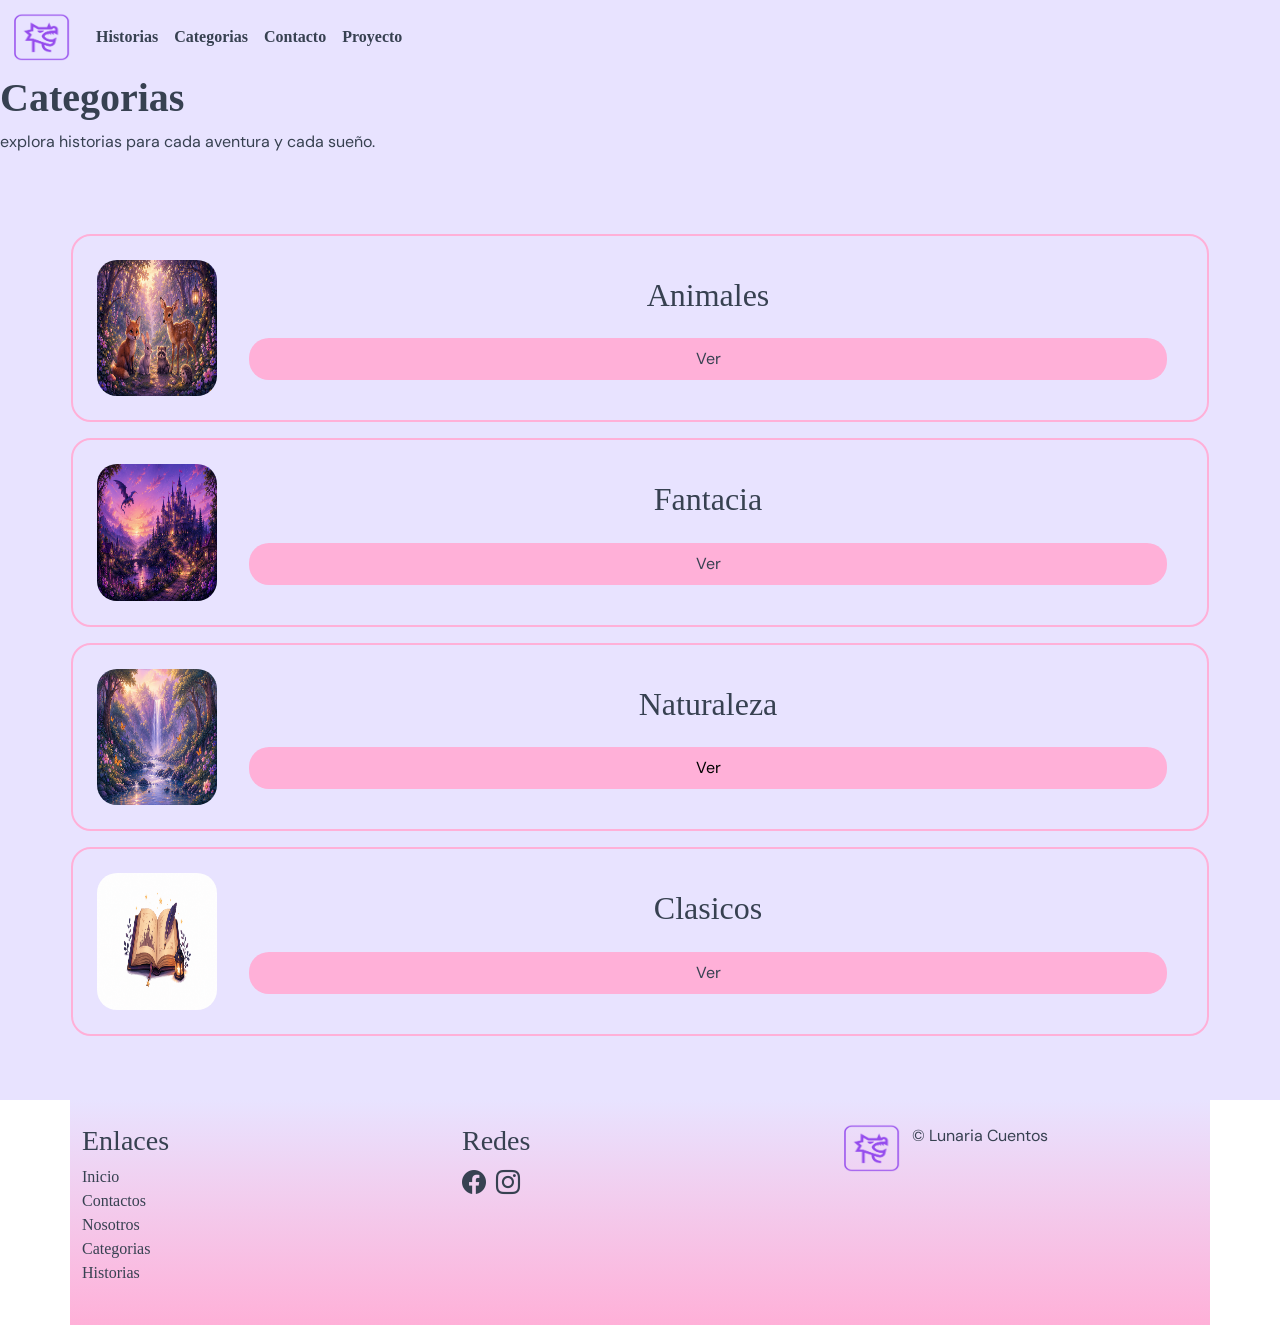
==== commit 5f802af5: "cambie una categoria , chekie que todos los links funcionen , cargue los cuentos" ====
--- a/page/category.html
+++ b/page/category.html
@@ -57,7 +57,7 @@
                 <img src="../img/categorias/animales.png" alt="CATEGORIA CUENTOS DE ANIMALES" class="card-img ">
                 <div class="card-body">
                     <h2>Animales</h2>
-                    <button class="card-button">Ver</button>
+                    <a class="card-button" href="stories.html#cuento-ruido">Ver</a>
                 </div>
             </article>
 
@@ -66,7 +66,7 @@
 
                 <div class="card-body">
                     <h2>Fantacia</h2>
-                    <button class="card-button">Ver</button>
+                    <a class="card-button" href="stories.html#cuento-elmer">Ver</a>
                 </div>
             </article>
 
@@ -80,10 +80,10 @@
             </article>
 
             <article class="card">
-                <img src="../img/categorias/universo.png" alt="CATEGORIA CUENTOS SOBRE EL UNIVERSO" class="card-img ">
+                <img src="../img/categorias/clasicos.png" alt="CATEGORIA CUENTOS CLASICOS" class="card-img ">
                 <div class="card-body">
-                    <h2>Universo</h2>
-                    <button class="card-button">Ver</button>
+                    <h2>Clasicos</h2>
+                    <a class="card-button" href="stories.html#sopa-de-piedra">Ver</a>
                 </div>
             </article>
 
--- a/style/style.css
+++ b/style/style.css
@@ -289,4 +289,42 @@
   width: 100%;
 }
 
+.encabezado-proyecto {
+  text-align: center;
+  margin-bottom: 2rem;
+  padding: 1rem;
+}
+
+.proyecto-publicar {
+  text-align: center;
+  margin-top: 2rem;
+  margin-bottom: 2rem;
+  padding: 1rem;
+}
+
+.section-cuento {
+  width: 100%;
+  max-width: 480px;
+  margin: 0 auto;
+  padding: 16px;
+  padding-bottom: 3rem;
+  box-sizing: border-box;
+}
+.section-cuento .acordeon-boton {
+  display: flex;
+  padding: 9px;
+  border: none;
+  border-radius: 20px;
+  background-color: #FFB0D8;
+  font-family: "DM Sans", sans-serif;
+  justify-content: center;
+  text-align: center;
+}
+.section-cuento .acordeon-boton:hover {
+  background-color: #A99DFF;
+}
+.section-cuento .acordeon-boton {
+  width: 100%;
+}
+
 /*# sourceMappingURL=style.css.map */
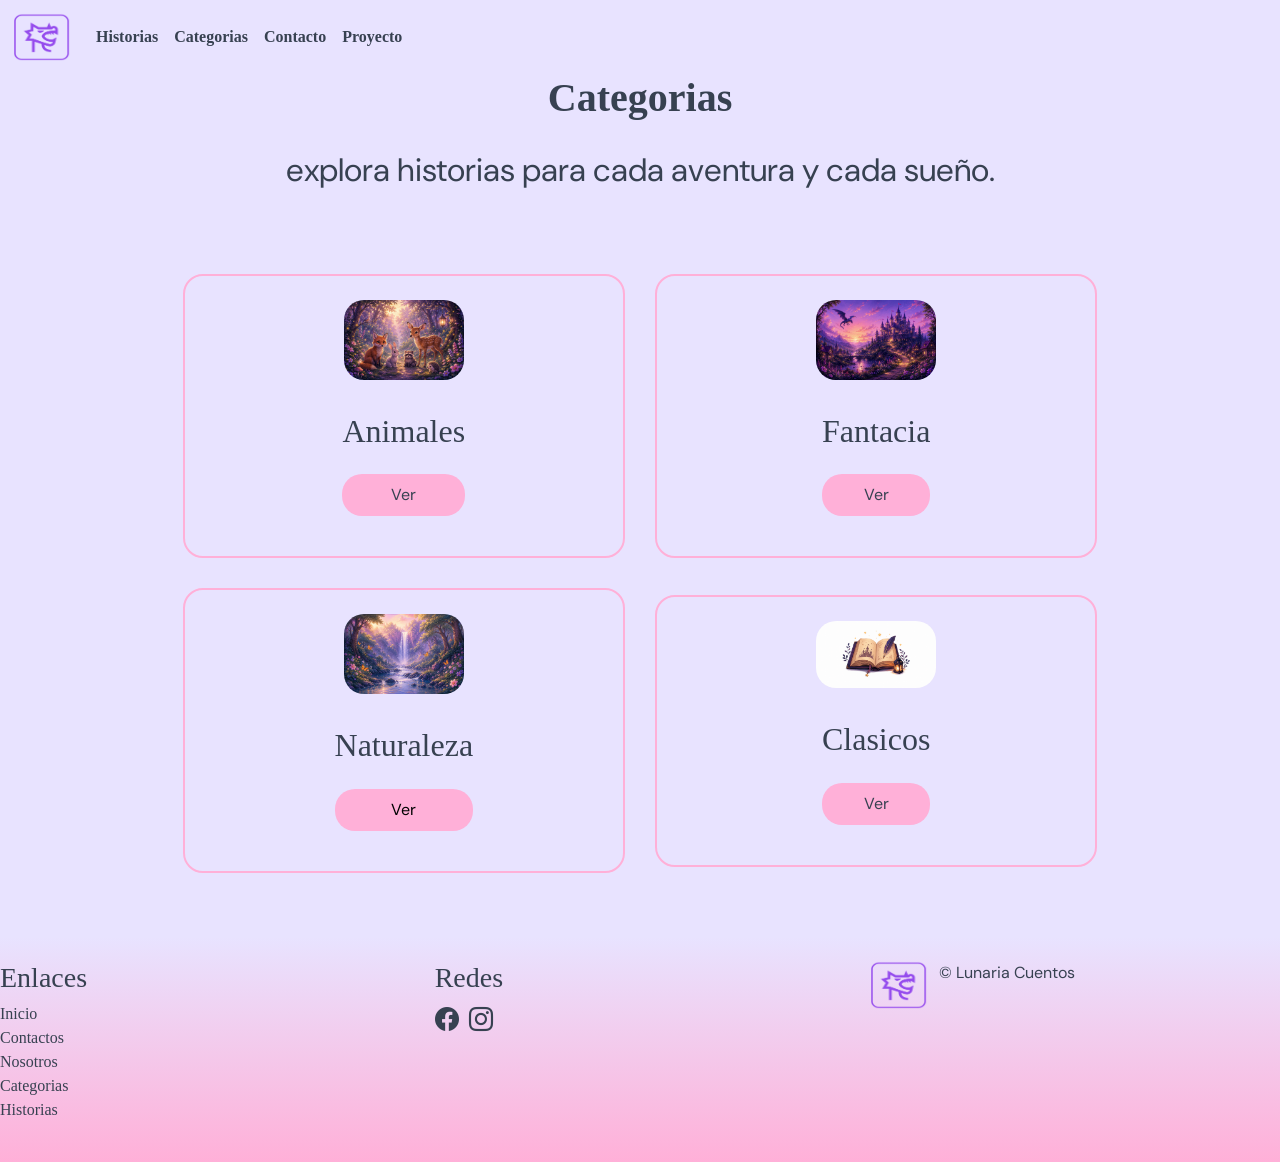
==== commit 08c1bb7c: "añadir estilos responsivos y alinear formulario en desktop" ====
--- a/page/category.html
+++ b/page/category.html
@@ -14,7 +14,7 @@
     <title>Document</title>
 </head>
 
-<body class="">
+<body >
     <header>
         <nav class="navbar navbar-expand-lg nav-page ">
             <div class="container-fluid">
@@ -47,7 +47,7 @@
         </nav>
     </header>
     <main>
-        <section>
+        <section class="category-titulo">
             <h1>Categorias</h1>
             <p> explora historias para cada aventura y cada sueño.</p>
         </section>
@@ -93,7 +93,7 @@
 
     </main>
 
-        <footer class="global-footer container py-4">
+        <footer class="global-footer  py-4">
         <div class="row">
 
             <!-- SECCIÓN ENLACES -->
--- a/style/style.css
+++ b/style/style.css
@@ -85,6 +85,11 @@
   color: #374151;
   background: linear-gradient(to bottom, #FFB0D8, #E8E3FF);
 }
+@media (min-width: 1024px) {
+  .card-titulo {
+    font-size: 2rem;
+  }
+}
 
 .card-content {
   display: flex;
@@ -95,9 +100,20 @@
   margin: 0;
   padding: 4rem 0.5rem 4rem 0.5rem;
 }
+@media (min-width: 768px) {
+  .card-content {
+    flex-direction: row;
+    flex-wrap: wrap;
+    justify-content: center;
+    gap: 30px;
+  }
+}
 .card-content .card {
   display: flex;
-  flex-direction: row;
+  flex-direction: column;
+  justify-content: center;
+  align-items: center;
+  gap: 16px;
   width: 100%;
   max-width: 90%;
   height: auto;
@@ -109,6 +125,17 @@
   border: 2px solid #FFB0D8;
   border-radius: 20px;
   background-color: #E8E3FF;
+}
+@media (min-width: 768px) {
+  .card-content .card {
+    width: 45%;
+    margin: 0;
+  }
+}
+@media (min-width: 1024px) {
+  .card-content .card {
+    width: 35%;
+  }
 }
 .card-content .card .card-img {
   display: block;
@@ -142,7 +169,7 @@
 
 .global-footer {
   display: flex;
-  width: auto;
+  width: 100%;
   flex-direction: column;
   justify-content: space-around;
   background: linear-gradient(to top, #FFB0D8, #E8E3FF);
@@ -173,18 +200,43 @@
   width: 100%;
   padding: 1rem;
 }
+@media (min-width: 768px) {
+  .formulario {
+    display: flex;
+    flex-direction: column;
+    justify-content: space-between;
+    align-items: flex-start;
+    gap: 16px;
+  }
+}
 .formulario .form-input {
   display: flex;
   flex-direction: column;
   justify-content: start;
   align-items: center;
   gap: 16px;
+}
+@media (min-width: 768px) {
+  .formulario .form-input {
+    display: flex;
+    flex-direction: row;
+    justify-content: space-between;
+    align-items: center;
+    gap: 16px;
+    width: 70%;
+    margin-left: 0;
+  }
 }
 .formulario .form-input input {
   border: 1px solid #8C7CF8;
   border-radius: 5px;
   outline: none;
 }
+@media (min-width: 768px) {
+  .formulario .form-input input {
+    width: 70%;
+  }
+}
 .formulario .boton-form {
   display: flex;
   padding: 9px;
@@ -201,15 +253,12 @@
 .formulario .boton-form {
   width: 100%;
 }
-
-@media (min-width: 768px) {
-  .form-input {
-    width: 70%;
-  }
-  .boton-form {
+@media (min-width: 768px) {
+  .formulario .boton-form {
     width: 25%;
   }
 }
+
 .background-home .navbar .nav-link, .nav-page .nav-enlase {
   font-family: "Playfair", serif;
   color: #374151;
@@ -252,6 +301,12 @@
   gap: 16px;
   margin: 0 auto;
 }
+@media (min-width: 768px) {
+  .hero {
+    width: 50%;
+    margin-left: 0;
+  }
+}
 .hero .hero-button {
   display: flex;
   padding: 9px;
@@ -267,6 +322,26 @@
 }
 .hero .hero-button {
   width: 100%;
+}
+@media (min-width: 768px) {
+  .hero .hero-button {
+    align-items: left;
+  }
+}
+
+.category-titulo {
+  display: flex;
+  flex-direction: column;
+  justify-content: space-evenly;
+  align-items: center;
+  gap: 16px;
+  margin: 0;
+  text-align: center;
+}
+@media (min-width: 1024px) {
+  .category-titulo {
+    font-size: 2rem;
+  }
 }
 
 .contato-encabezado {
@@ -326,5 +401,11 @@
 .section-cuento .acordeon-boton {
   width: 100%;
 }
+@media (min-width: 768px) {
+  .section-cuento {
+    display: flex;
+    flex-direction: column;
+  }
+}
 
 /*# sourceMappingURL=style.css.map */
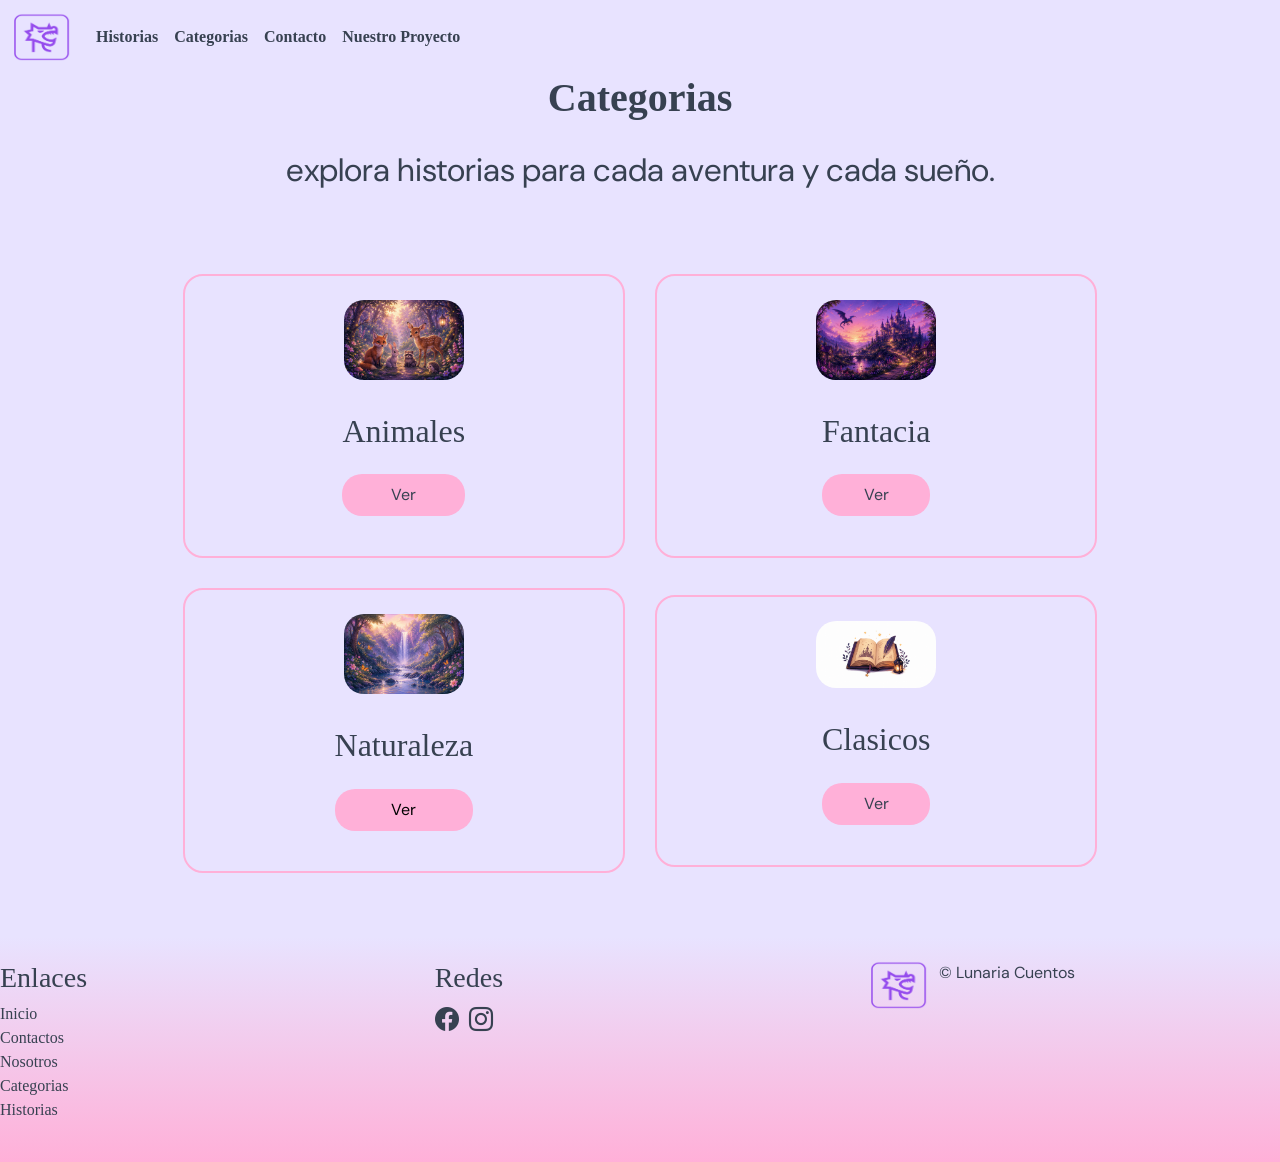
==== commit 5c63a5fe: "corregi errores en el nav" ====
--- a/page/category.html
+++ b/page/category.html
@@ -4,6 +4,10 @@
 <head>
     <meta charset="UTF-8">
     <meta name="viewport" content="width=device-width, initial-scale=1.0">
+    <meta name="description"content="Descubre cuentos organizados por categorías como Fantasía, Naturaleza, Animales y Clásicos para encontrar tu próxima historia favorita.">
+    <meta name="keywords" content="cuentos, categorías, fantasía, naturaleza, animales, clásicos">
+    <meta name="keywords"
+        content="categorías de cuentos, cuentos de fantasía, cuentos de naturaleza, cuentos de animales, , cuentos clásicos, ">
     <!-- bootstrap -->
     <link href="https://cdn.jsdelivr.net/npm/bootstrap@5.3.8/dist/css/bootstrap.min.css" rel="stylesheet"
         integrity="sha384-sRIl4kxILFvY47J16cr9ZwB07vP4J8+LH7qKQnuqkuIAvNWLzeN8tE5YBujZqJLB" crossorigin="anonymous">
@@ -11,10 +15,10 @@
     <link rel="stylesheet" href="https://cdn.jsdelivr.net/npm/bootstrap-icons@1.13.1/font/bootstrap-icons.min.css">
     <!-- my style -->
     <link rel="stylesheet" href="../style/style.css">
-    <title>Document</title>
+    <title>Categorías de cuentos | Lunaria</title>
 </head>
 
-<body >
+<body>
     <header>
         <nav class="navbar navbar-expand-lg nav-page ">
             <div class="container-fluid">
@@ -38,7 +42,7 @@
                             <a class="nav-link nav-enlase" href="./contac.html">Contacto</a>
                         </li>
                         <li class="nav-item">
-                            <a class="nav-link nav-enlase" href="./project.html">Proyecto</a>
+                            <a class="nav-link nav-enlase" href="./project.html">Nuestro Proyecto</a>
                         </li>
                     </ul>
 
@@ -93,7 +97,7 @@
 
     </main>
 
-        <footer class="global-footer  py-4">
+    <footer class="global-footer  py-4">
         <div class="row">
 
             <!-- SECCIÓN ENLACES -->
@@ -105,7 +109,7 @@
                     <span class="d-md-none">▾</span>
                 </h3>
 
-                
+
                 <div class="collapse d-md-block" id="collapseEnlaces">
                     <ul class="link-footer list-unstyled mt-2">
                         <li><a href="../index.html" class="text-decoration-none">Inicio</a></li>
@@ -117,7 +121,7 @@
                 </div>
             </section>
 
-         <!-- SECCION REDES -->
+            <!-- SECCION REDES -->
             <section class="redes-footer col-12 col-md-4 mb-3 mb-md-0">
 
                 <h3>Redes</h3>
@@ -141,7 +145,7 @@
 
         </div>
     </footer>
-    
+
 
     <script src="https://cdn.jsdelivr.net/npm/bootstrap@5.3.8/dist/js/bootstrap.bundle.min.js"
         integrity="sha384-FKyoEForCGlyvwx9Hj09JcYn3nv7wiPVlz7YYwJrWVcXK/BmnVDxM+D2scQbITxI"
